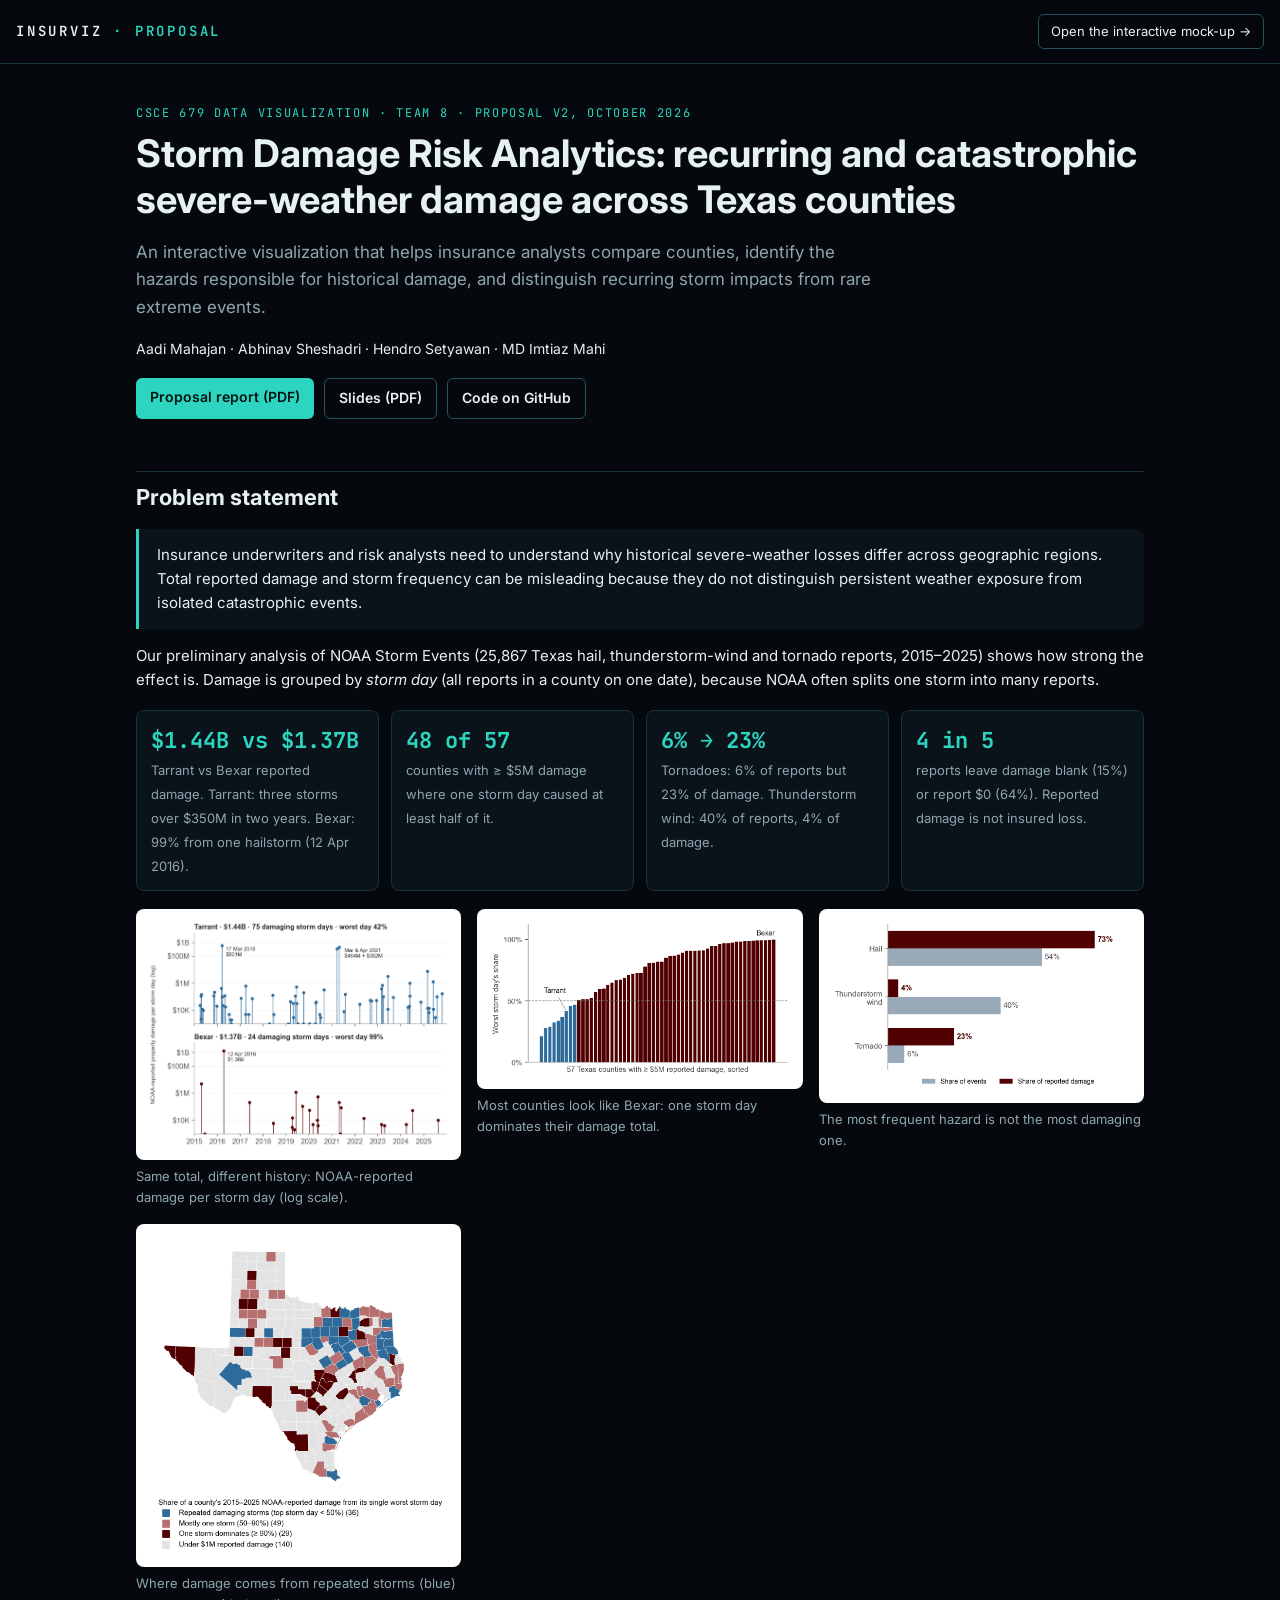
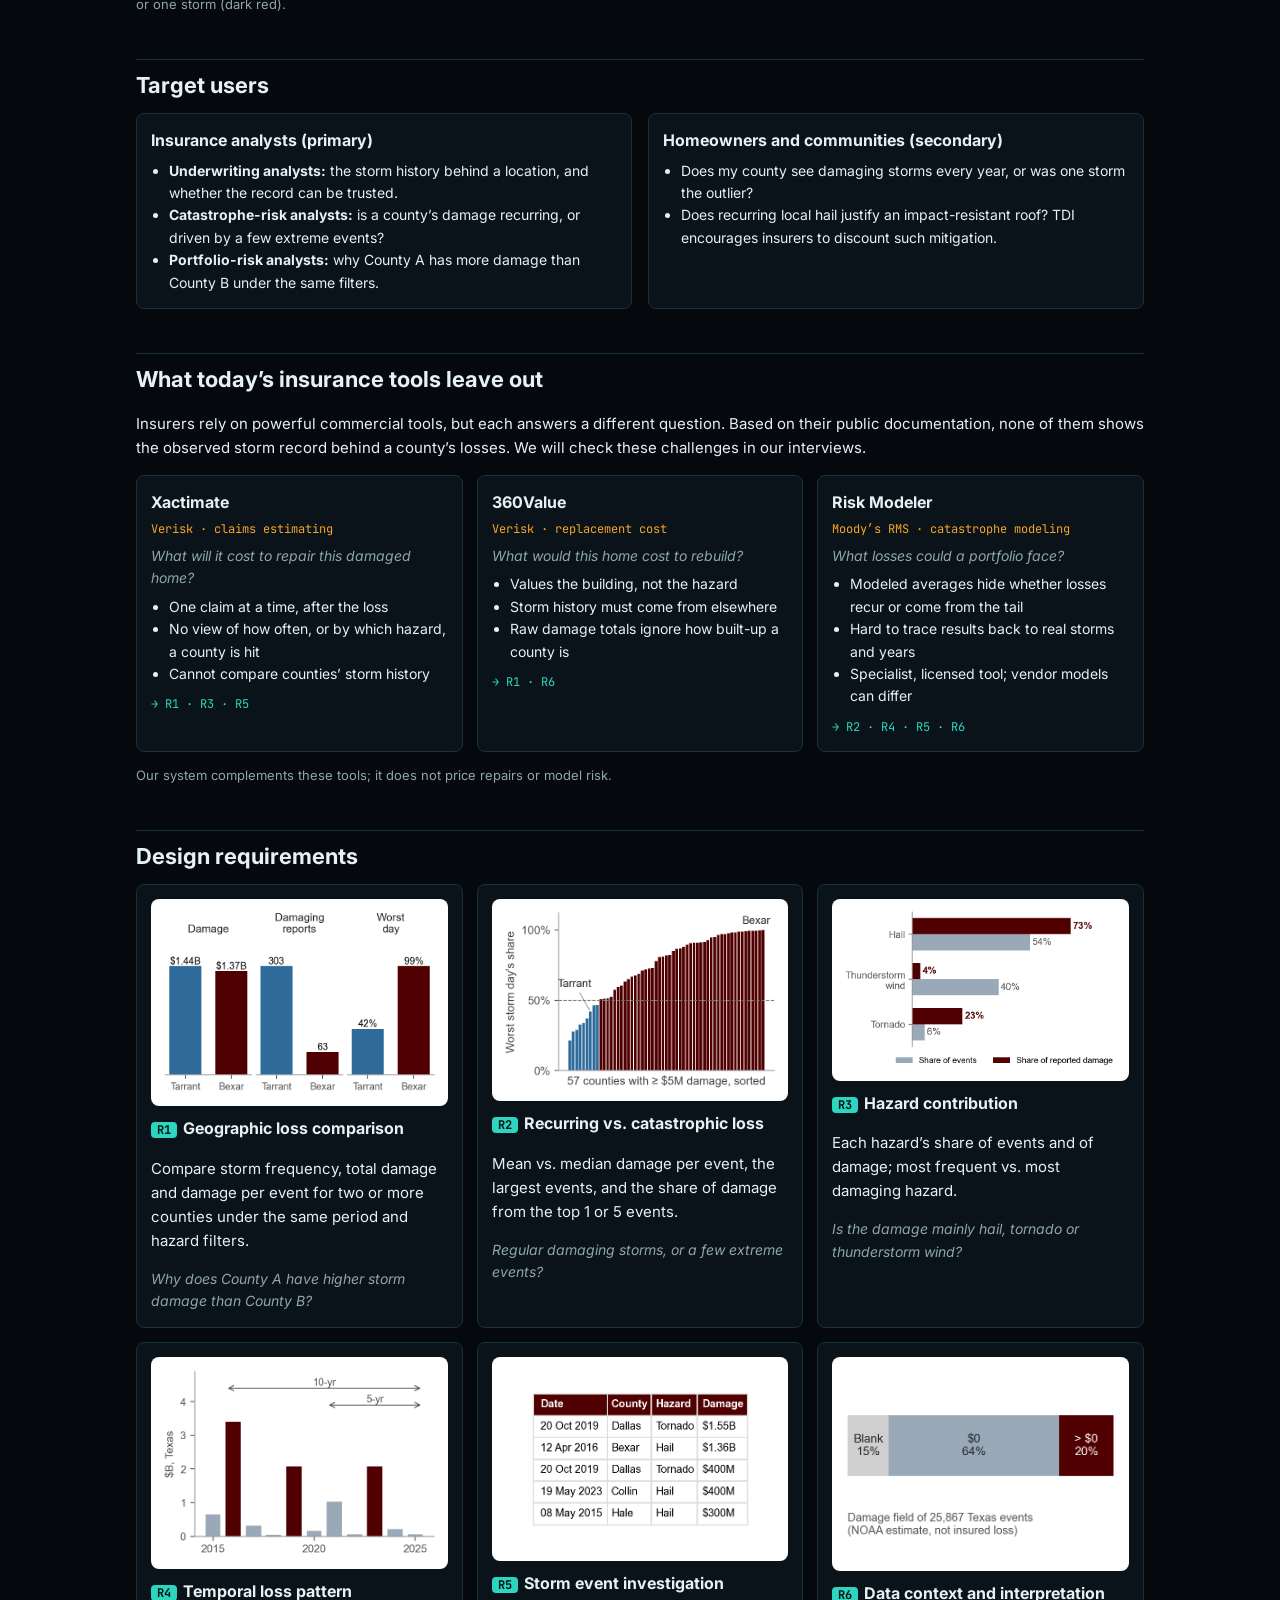
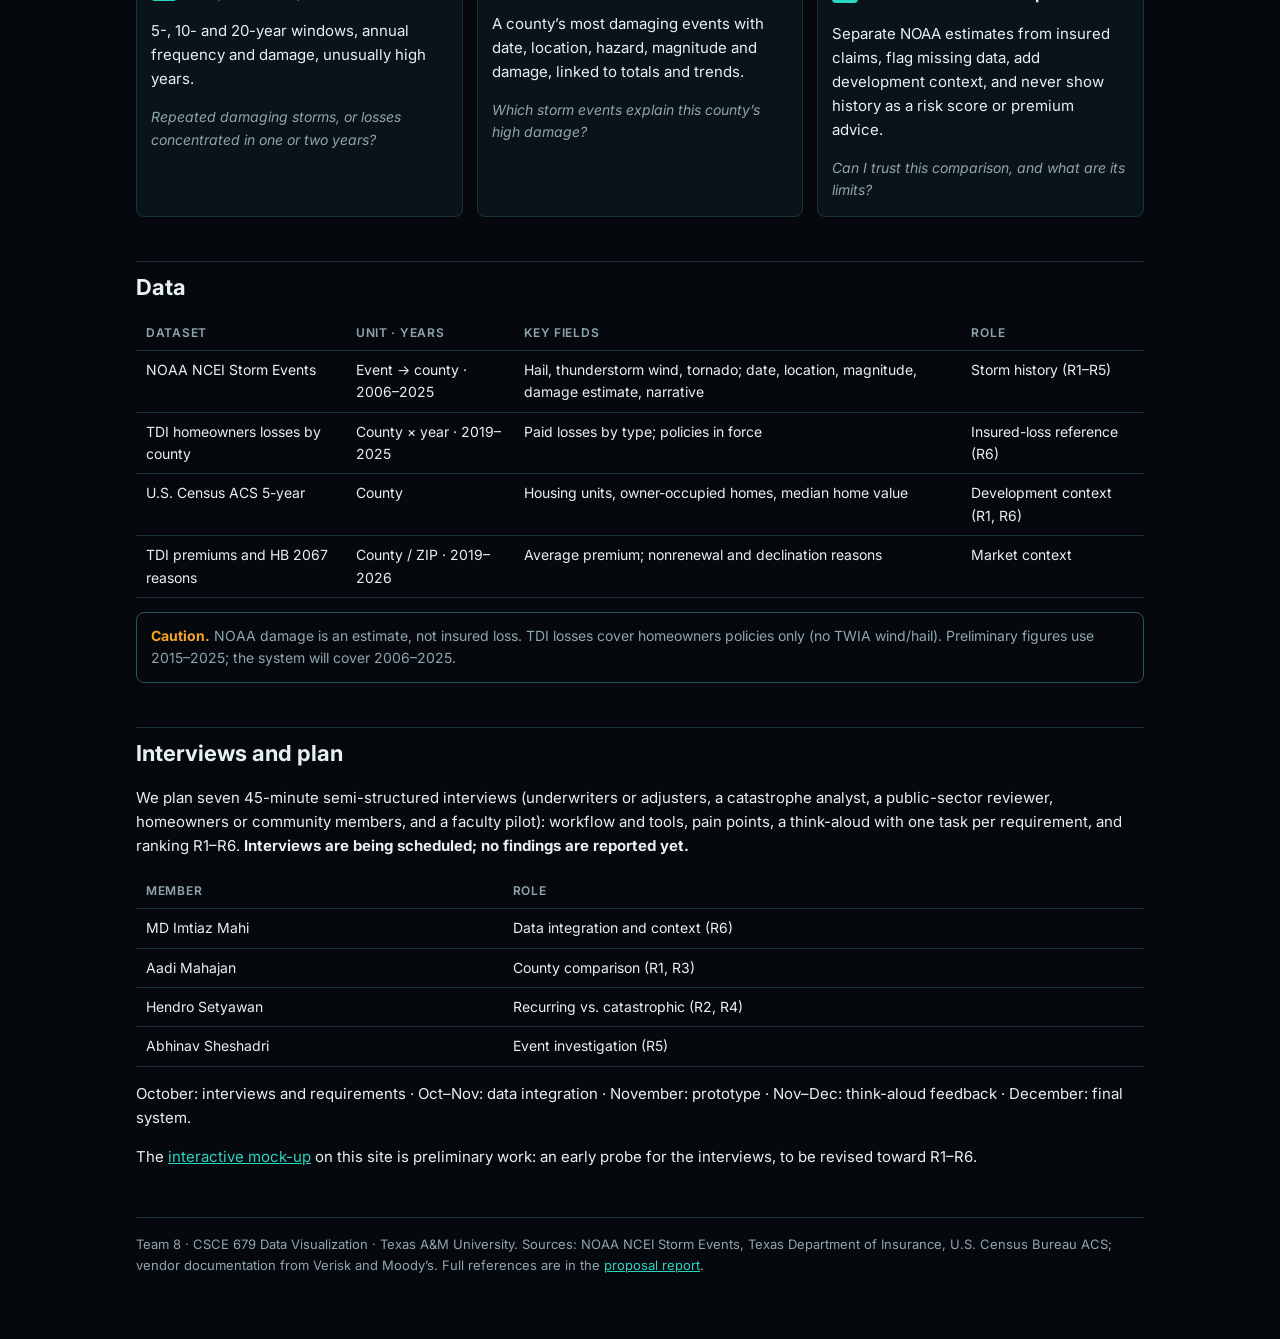
==== proposal/index.html @ a8f2b466 "Add project proposal v2 page: recurring vs catastrophic storm damage, R1-R6, gaps in commercial insu" ====
<!DOCTYPE html>
<html lang="en">
<head>
  <meta charset="utf-8" />
  <meta name="viewport" content="width=device-width, initial-scale=1" />
  <title>Storm Damage Risk Analytics · Proposal</title>
  <meta name="description" content="Team 8 (CSCE 679) proposal: visual analytics of recurring and catastrophic severe-weather damage across Texas counties for insurance analysts." />
  <link rel="preconnect" href="https://fonts.googleapis.com" />
  <link href="https://fonts.googleapis.com/css2?family=Inter:wght@400;500;600;700&family=JetBrains+Mono:wght@400;600&display=swap" rel="stylesheet" />
  <style>
    :root {
      --bg: #05080d; --panel: #0a121a; --line: #16323a; --line-strong: #23535c;
      --ink: #e6f1f3; --muted: #8fa6ae; --accent: #2dd4bf; --warm: #f5a524;
      --mono: "JetBrains Mono", ui-monospace, monospace;
    }
    * { box-sizing: border-box; }
    body { margin: 0; background: var(--bg); color: var(--ink); font: 15px/1.6 Inter, system-ui, sans-serif; }
    a { color: var(--accent); }
    .wrap { max-width: 1040px; margin: 0 auto; padding: 0 16px 64px; }
    header.top { display: flex; justify-content: space-between; align-items: center; gap: 12px; padding: 14px 16px; border-bottom: 1px solid var(--line); position: sticky; top: 0; background: rgba(5, 8, 13, 0.94); z-index: 2; }
    .brand { font-family: var(--mono); letter-spacing: 0.2em; font-weight: 600; font-size: 14px; }
    .brand span { color: var(--accent); }
    .top a.btn { text-decoration: none; border: 1px solid var(--line-strong); border-radius: 6px; padding: 6px 12px; color: var(--ink); font-size: 13px; white-space: nowrap; }
    .top a.btn:hover { border-color: var(--accent); }
    .hero { padding: 40px 0 8px; }
    .eyebrow { font-family: var(--mono); color: var(--accent); font-size: 12px; letter-spacing: 0.14em; text-transform: uppercase; }
    h1 { font-size: clamp(26px, 4vw, 38px); line-height: 1.2; margin: 8px 0 12px; }
    h2 { font-size: 22px; margin: 44px 0 10px; padding-top: 8px; border-top: 1px solid var(--line); }
    h3 { font-size: 16px; margin: 0 0 4px; }
    .lead { color: var(--muted); font-size: 17px; max-width: 760px; }
    .team { font-size: 14px; color: var(--ink); margin-top: 6px; }
    .downloads { display: flex; flex-wrap: wrap; gap: 10px; margin: 18px 0 0; }
    .downloads a { text-decoration: none; background: var(--accent); color: #031412; font-weight: 600; border-radius: 6px; padding: 8px 14px; font-size: 14px; }
    .downloads a.alt { background: transparent; color: var(--ink); border: 1px solid var(--line-strong); }
    .statement { border-left: 3px solid var(--accent); background: var(--panel); padding: 14px 18px; border-radius: 0 8px 8px 0; margin: 14px 0; }
    .grid2 { display: grid; grid-template-columns: repeat(auto-fit, minmax(300px, 1fr)); gap: 16px; }
    .grid3 { display: grid; grid-template-columns: repeat(auto-fit, minmax(280px, 1fr)); gap: 14px; }
    figure { margin: 0; }
    .fig { background: #fff; border-radius: 8px; padding: 10px; }
    .fig img { width: 100%; height: auto; display: block; }
    figcaption { color: var(--muted); font-size: 13px; margin-top: 6px; }
    .stats { display: grid; grid-template-columns: repeat(auto-fit, minmax(200px, 1fr)); gap: 12px; margin: 18px 0; }
    .stat { background: var(--panel); border: 1px solid var(--line); border-radius: 8px; padding: 12px 14px; }
    .stat b { display: block; font-family: var(--mono); font-size: 22px; color: var(--accent); }
    .stat span { color: var(--muted); font-size: 13px; }
    .card { background: var(--panel); border: 1px solid var(--line); border-radius: 8px; padding: 14px; }
    .card .req { font-family: var(--mono); color: #031412; background: var(--accent); border-radius: 4px; padding: 0 6px; font-size: 12px; margin-right: 6px; }
    .card .q { color: var(--muted); font-style: italic; margin: 6px 0 0; font-size: 14px; }
    .card .fig { margin-bottom: 10px; padding: 6px; }
    .card ul { margin: 6px 0 0; padding-left: 18px; color: var(--ink); font-size: 14px; }
    .tool .vendor { color: var(--warm); font-size: 12px; font-family: var(--mono); }
    .tool .leads { margin-top: 10px; font-family: var(--mono); font-size: 12px; color: var(--accent); }
    .table-wrap { overflow-x: auto; }
    table { border-collapse: collapse; width: 100%; font-size: 14px; min-width: 560px; }
    th, td { text-align: left; padding: 8px 10px; border-bottom: 1px solid var(--line); vertical-align: top; }
    th { color: var(--muted); font-weight: 600; font-size: 12px; text-transform: uppercase; letter-spacing: 0.06em; }
    .note { color: var(--muted); font-size: 13px; }
    .caution { border: 1px solid var(--line-strong); border-radius: 8px; padding: 12px 14px; color: var(--muted); font-size: 14px; }
    .caution b { color: var(--warm); }
    footer { color: var(--muted); font-size: 13px; border-top: 1px solid var(--line); margin-top: 48px; padding-top: 16px; }
  </style>
</head>
<body>
  <header class="top">
    <div class="brand">INSURVIZ <span>· PROPOSAL</span></div>
    <a class="btn" href="../">Open the interactive mock-up →</a>
  </header>

  <main class="wrap">
    <section class="hero">
      <div class="eyebrow">CSCE 679 Data Visualization · Team 8 · Proposal v2, October 2026</div>
      <h1>Storm Damage Risk Analytics: recurring and catastrophic severe-weather damage across Texas counties</h1>
      <p class="lead">An interactive visualization that helps insurance analysts compare counties, identify the hazards responsible for historical damage, and distinguish recurring storm impacts from rare extreme events.</p>
      <p class="team">Aadi Mahajan · Abhinav Sheshadri · Hendro Setyawan · MD Imtiaz Mahi</p>
      <div class="downloads">
        <a href="Team8_Proposal_v2.pdf">Proposal report (PDF)</a>
        <a class="alt" href="Team8_Proposal_Slides_v6.pdf">Slides (PDF)</a>
        <a class="alt" href="https://github.com/hendrosetyawan/insurviz">Code on GitHub</a>
      </div>
    </section>

    <h2>Problem statement</h2>
    <div class="statement">Insurance underwriters and risk analysts need to understand why historical severe-weather losses differ across geographic regions. Total reported damage and storm frequency can be misleading because they do not distinguish persistent weather exposure from isolated catastrophic events.</div>
    <p>Our preliminary analysis of NOAA Storm Events (25,867 Texas hail, thunderstorm-wind and tornado reports, 2015–2025) shows how strong the effect is. Damage is grouped by <em>storm day</em> (all reports in a county on one date), because NOAA often splits one storm into many reports.</p>
    <div class="stats">
      <div class="stat"><b>$1.44B vs $1.37B</b><span>Tarrant vs Bexar reported damage. Tarrant: three storms over $350M in two years. Bexar: 99% from one hailstorm (12 Apr 2016).</span></div>
      <div class="stat"><b>48 of 57</b><span>counties with ≥ $5M damage where one storm day caused at least half of it.</span></div>
      <div class="stat"><b>6% → 23%</b><span>Tornadoes: 6% of reports but 23% of damage. Thunderstorm wind: 40% of reports, 4% of damage.</span></div>
      <div class="stat"><b>4 in 5</b><span>reports leave damage blank (15%) or report $0 (64%). Reported damage is not insured loss.</span></div>
    </div>
    <div class="grid2">
      <figure><div class="fig"><img src="fig/tarrant_bexar.png" alt="Damage per storm day for Tarrant and Bexar counties, 2015 to 2025, on a log scale" loading="lazy" /></div>
        <figcaption>Same total, different history: NOAA-reported damage per storm day (log scale).</figcaption></figure>
      <figure><div class="fig"><img src="fig/concentration.png" alt="Share of each county's damage from its worst storm day, 57 counties sorted" loading="lazy" /></div>
        <figcaption>Most counties look like Bexar: one storm day dominates their damage total.</figcaption></figure>
      <figure><div class="fig"><img src="fig/hazard_shares.png" alt="Share of events versus share of damage for hail, thunderstorm wind and tornado" loading="lazy" /></div>
        <figcaption>The most frequent hazard is not the most damaging one.</figcaption></figure>
      <figure><div class="fig"><img src="fig/title_map.png" alt="Texas map: share of each county's damage from its single worst storm day" loading="lazy" /></div>
        <figcaption>Where damage comes from repeated storms (blue) or one storm (dark red).</figcaption></figure>
    </div>

    <h2>Target users</h2>
    <div class="grid2">
      <div class="card"><h3>Insurance analysts (primary)</h3>
        <ul><li><b>Underwriting analysts:</b> the storm history behind a location, and whether the record can be trusted.</li>
          <li><b>Catastrophe-risk analysts:</b> is a county’s damage recurring, or driven by a few extreme events?</li>
          <li><b>Portfolio-risk analysts:</b> why County A has more damage than County B under the same filters.</li></ul></div>
      <div class="card"><h3>Homeowners and communities (secondary)</h3>
        <ul><li>Does my county see damaging storms every year, or was one storm the outlier?</li>
          <li>Does recurring local hail justify an impact-resistant roof? TDI encourages insurers to discount such mitigation.</li></ul></div>
    </div>

    <h2>What today’s insurance tools leave out</h2>
    <p>Insurers rely on powerful commercial tools, but each answers a different question. Based on their public documentation, none of them shows the observed storm record behind a county’s losses. We will check these challenges in our interviews.</p>
    <div class="grid3">
      <div class="card tool"><h3>Xactimate</h3><div class="vendor">Verisk · claims estimating</div>
        <p class="q">What will it cost to repair this damaged home?</p>
        <ul><li>One claim at a time, after the loss</li><li>No view of how often, or by which hazard, a county is hit</li><li>Cannot compare counties’ storm history</li></ul>
        <div class="leads">→ R1 · R3 · R5</div></div>
      <div class="card tool"><h3>360Value</h3><div class="vendor">Verisk · replacement cost</div>
        <p class="q">What would this home cost to rebuild?</p>
        <ul><li>Values the building, not the hazard</li><li>Storm history must come from elsewhere</li><li>Raw damage totals ignore how built-up a county is</li></ul>
        <div class="leads">→ R1 · R6</div></div>
      <div class="card tool"><h3>Risk Modeler</h3><div class="vendor">Moody’s RMS · catastrophe modeling</div>
        <p class="q">What losses could a portfolio face?</p>
        <ul><li>Modeled averages hide whether losses recur or come from the tail</li><li>Hard to trace results back to real storms and years</li><li>Specialist, licensed tool; vendor models can differ</li></ul>
        <div class="leads">→ R2 · R4 · R5 · R6</div></div>
    </div>
    <p class="note">Our system complements these tools; it does not price repairs or model risk.</p>

    <h2>Design requirements</h2>
    <div class="grid3">
      <div class="card"><div class="fig"><img src="fig/thumb_r1.png" alt="" loading="lazy" /></div><h3><span class="req">R1</span>Geographic loss comparison</h3>
        <p>Compare storm frequency, total damage and damage per event for two or more counties under the same period and hazard filters.</p><p class="q">Why does County A have higher storm damage than County B?</p></div>
      <div class="card"><div class="fig"><img src="fig/thumb_r2.png" alt="" loading="lazy" /></div><h3><span class="req">R2</span>Recurring vs. catastrophic loss</h3>
        <p>Mean vs. median damage per event, the largest events, and the share of damage from the top 1 or 5 events.</p><p class="q">Regular damaging storms, or a few extreme events?</p></div>
      <div class="card"><div class="fig"><img src="fig/thumb_r3.png" alt="" loading="lazy" /></div><h3><span class="req">R3</span>Hazard contribution</h3>
        <p>Each hazard’s share of events and of damage; most frequent vs. most damaging hazard.</p><p class="q">Is the damage mainly hail, tornado or thunderstorm wind?</p></div>
      <div class="card"><div class="fig"><img src="fig/thumb_r4.png" alt="" loading="lazy" /></div><h3><span class="req">R4</span>Temporal loss pattern</h3>
        <p>5-, 10- and 20-year windows, annual frequency and damage, unusually high years.</p><p class="q">Repeated damaging storms, or losses concentrated in one or two years?</p></div>
      <div class="card"><div class="fig"><img src="fig/thumb_r5.png" alt="" loading="lazy" /></div><h3><span class="req">R5</span>Storm event investigation</h3>
        <p>A county’s most damaging events with date, location, hazard, magnitude and damage, linked to totals and trends.</p><p class="q">Which storm events explain this county’s high damage?</p></div>
      <div class="card"><div class="fig"><img src="fig/thumb_r6.png" alt="" loading="lazy" /></div><h3><span class="req">R6</span>Data context and interpretation</h3>
        <p>Separate NOAA estimates from insured claims, flag missing data, add development context, and never show history as a risk score or premium advice.</p><p class="q">Can I trust this comparison, and what are its limits?</p></div>
    </div>

    <h2>Data</h2>
    <div class="table-wrap"><table>
      <thead><tr><th>Dataset</th><th>Unit · years</th><th>Key fields</th><th>Role</th></tr></thead>
      <tbody>
        <tr><td>NOAA NCEI Storm Events</td><td>Event → county · 2006–2025</td><td>Hail, thunderstorm wind, tornado; date, location, magnitude, damage estimate, narrative</td><td>Storm history (R1–R5)</td></tr>
        <tr><td>TDI homeowners losses by county</td><td>County × year · 2019–2025</td><td>Paid losses by type; policies in force</td><td>Insured-loss reference (R6)</td></tr>
        <tr><td>U.S. Census ACS 5-year</td><td>County</td><td>Housing units, owner-occupied homes, median home value</td><td>Development context (R1, R6)</td></tr>
        <tr><td>TDI premiums and HB 2067 reasons</td><td>County / ZIP · 2019–2026</td><td>Average premium; nonrenewal and declination reasons</td><td>Market context</td></tr>
      </tbody></table></div>
    <p class="caution"><b>Caution.</b> NOAA damage is an estimate, not insured loss. TDI losses cover homeowners policies only (no TWIA wind/hail). Preliminary figures use 2015–2025; the system will cover 2006–2025.</p>

    <h2>Interviews and plan</h2>
    <p>We plan seven 45-minute semi-structured interviews (underwriters or adjusters, a catastrophe analyst, a public-sector reviewer, homeowners or community members, and a faculty pilot): workflow and tools, pain points, a think-aloud with one task per requirement, and ranking R1–R6. <b>Interviews are being scheduled; no findings are reported yet.</b></p>
    <div class="table-wrap"><table>
      <thead><tr><th>Member</th><th>Role</th></tr></thead>
      <tbody>
        <tr><td>MD Imtiaz Mahi</td><td>Data integration and context (R6)</td></tr>
        <tr><td>Aadi Mahajan</td><td>County comparison (R1, R3)</td></tr>
        <tr><td>Hendro Setyawan</td><td>Recurring vs. catastrophic (R2, R4)</td></tr>
        <tr><td>Abhinav Sheshadri</td><td>Event investigation (R5)</td></tr>
      </tbody></table></div>
    <p>October: interviews and requirements · Oct–Nov: data integration · November: prototype · Nov–Dec: think-aloud feedback · December: final system.</p>
    <p>The <a href="../">interactive mock-up</a> on this site is preliminary work: an early probe for the interviews, to be revised toward R1–R6.</p>

    <footer>Team 8 · CSCE 679 Data Visualization · Texas A&amp;M University. Sources: NOAA NCEI Storm Events, Texas Department of Insurance, U.S. Census Bureau ACS; vendor documentation from Verisk and Moody’s. Full references are in the <a href="Team8_Proposal_v2.pdf">proposal report</a>.</footer>
  </main>
</body>
</html>
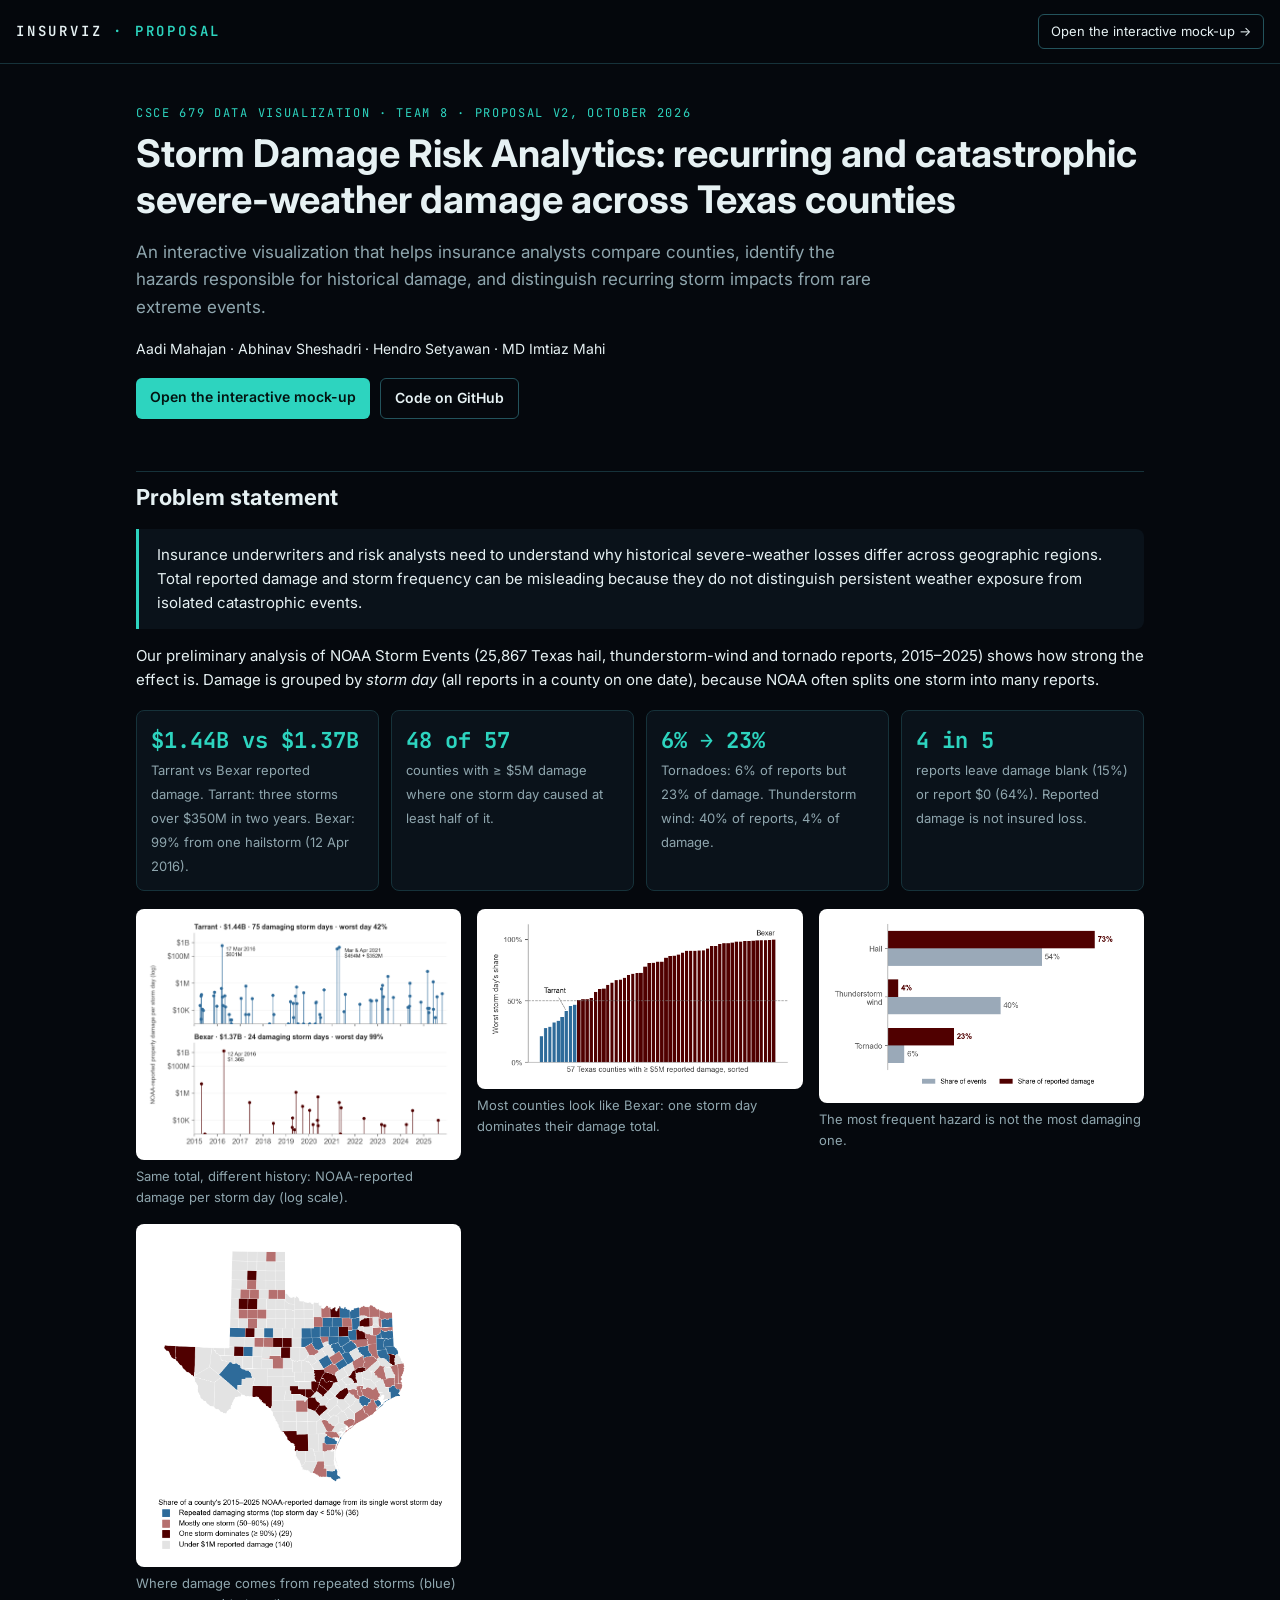
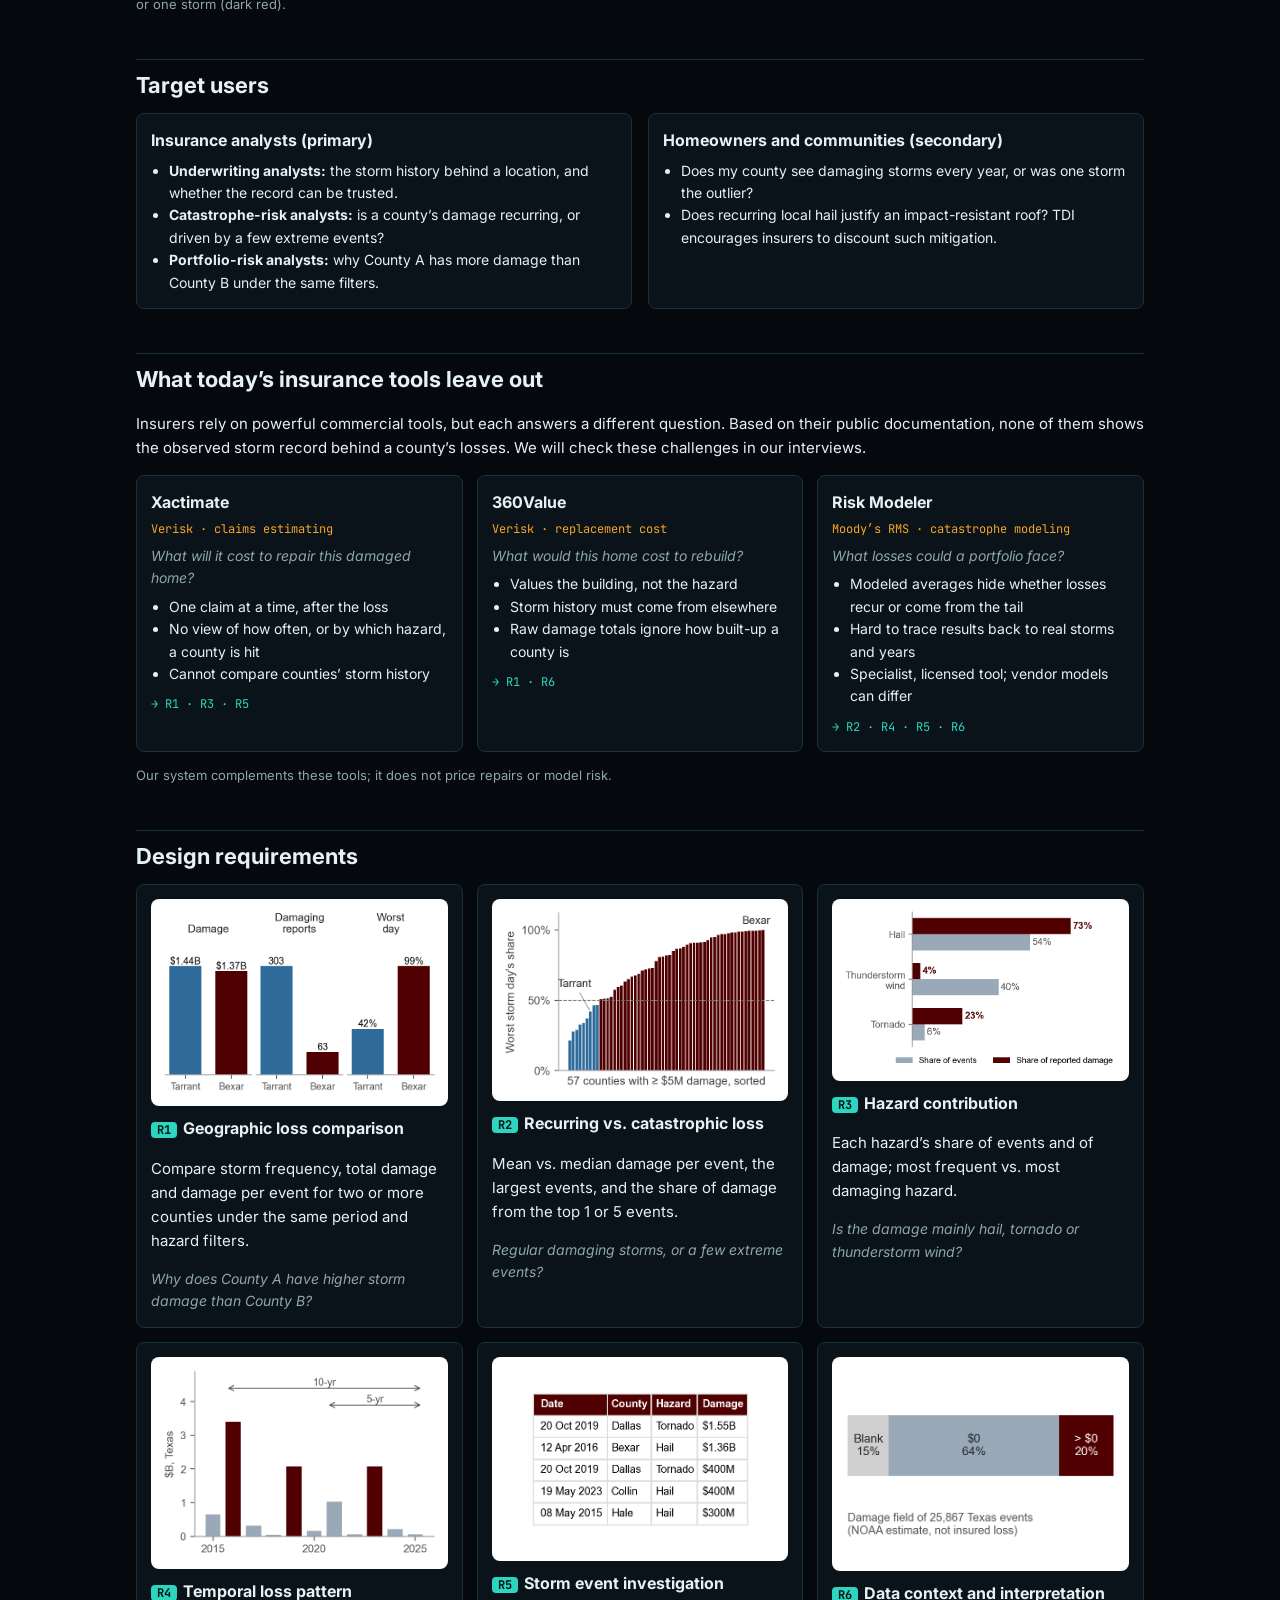
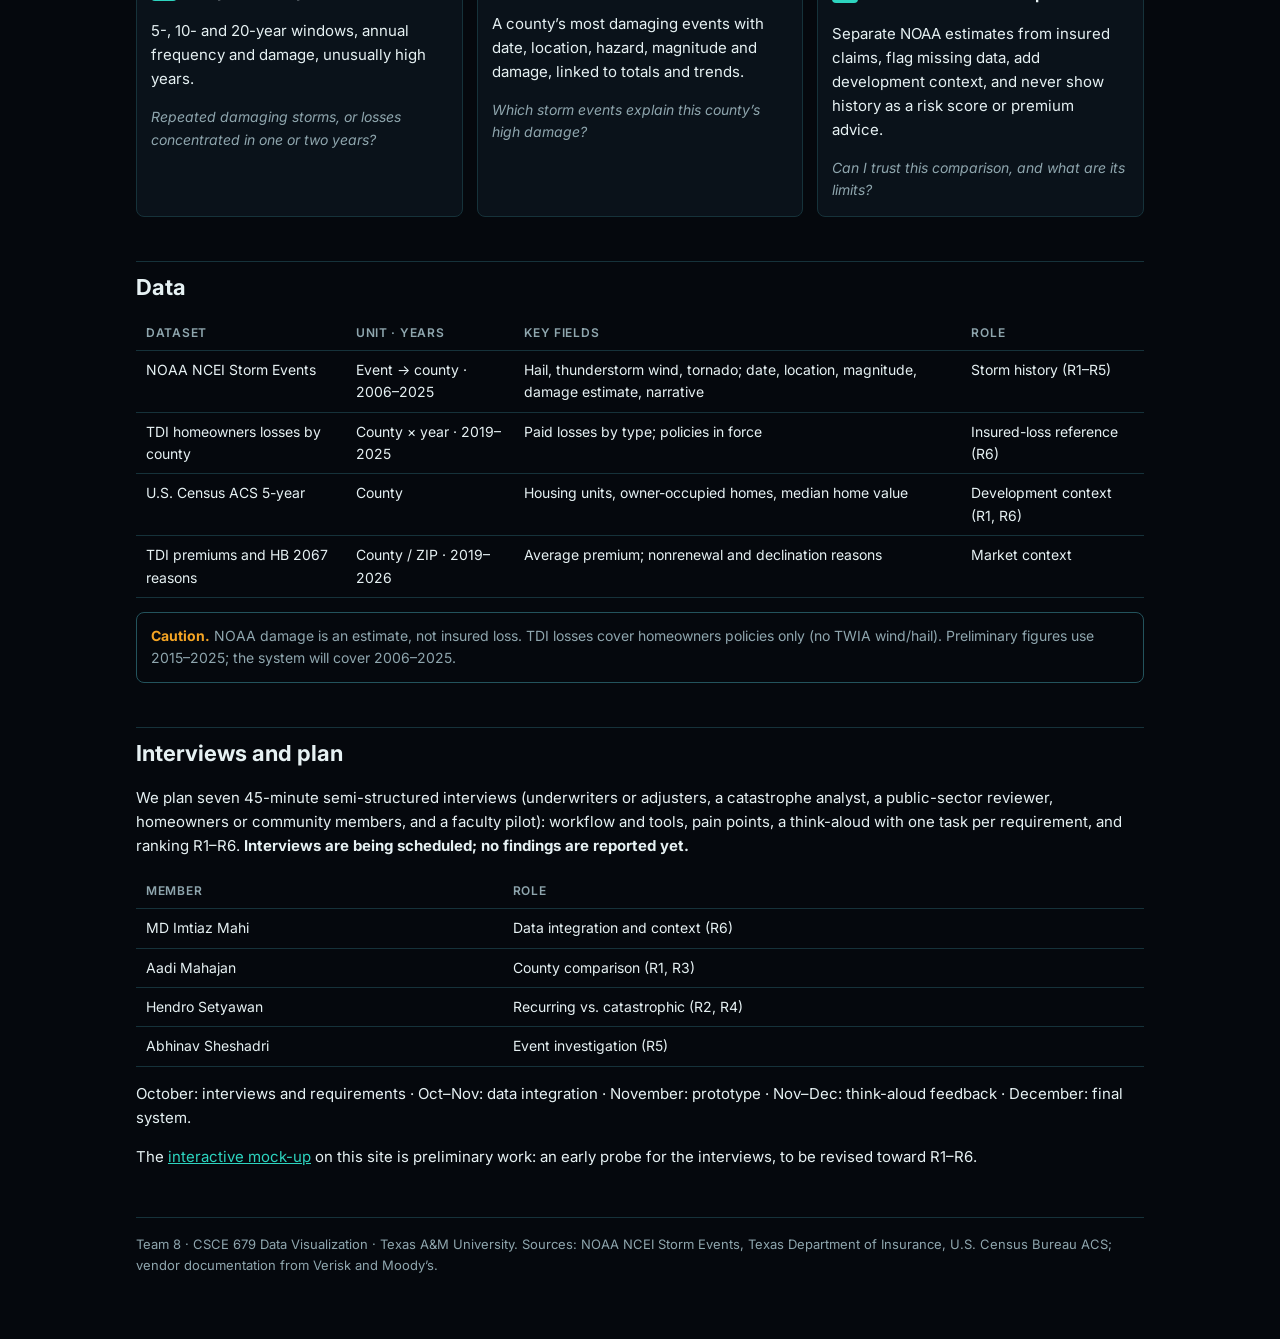
==== commit 5c91ce35: "Remove proposal PDFs (report and slides) and their links" ====
--- a/proposal/index.html
+++ b/proposal/index.html
@@ -73,8 +73,7 @@
       <p class="lead">An interactive visualization that helps insurance analysts compare counties, identify the hazards responsible for historical damage, and distinguish recurring storm impacts from rare extreme events.</p>
       <p class="team">Aadi Mahajan · Abhinav Sheshadri · Hendro Setyawan · MD Imtiaz Mahi</p>
       <div class="downloads">
-        <a href="Team8_Proposal_v2.pdf">Proposal report (PDF)</a>
-        <a class="alt" href="Team8_Proposal_Slides_v6.pdf">Slides (PDF)</a>
+        <a href="../">Open the interactive mock-up</a>
         <a class="alt" href="https://github.com/hendrosetyawan/insurviz">Code on GitHub</a>
       </div>
     </section>
@@ -168,7 +167,7 @@
     <p>October: interviews and requirements · Oct–Nov: data integration · November: prototype · Nov–Dec: think-aloud feedback · December: final system.</p>
     <p>The <a href="../">interactive mock-up</a> on this site is preliminary work: an early probe for the interviews, to be revised toward R1–R6.</p>
 
-    <footer>Team 8 · CSCE 679 Data Visualization · Texas A&amp;M University. Sources: NOAA NCEI Storm Events, Texas Department of Insurance, U.S. Census Bureau ACS; vendor documentation from Verisk and Moody’s. Full references are in the <a href="Team8_Proposal_v2.pdf">proposal report</a>.</footer>
+    <footer>Team 8 · CSCE 679 Data Visualization · Texas A&amp;M University. Sources: NOAA NCEI Storm Events, Texas Department of Insurance, U.S. Census Bureau ACS; vendor documentation from Verisk and Moody’s.</footer>
   </main>
 </body>
 </html>
